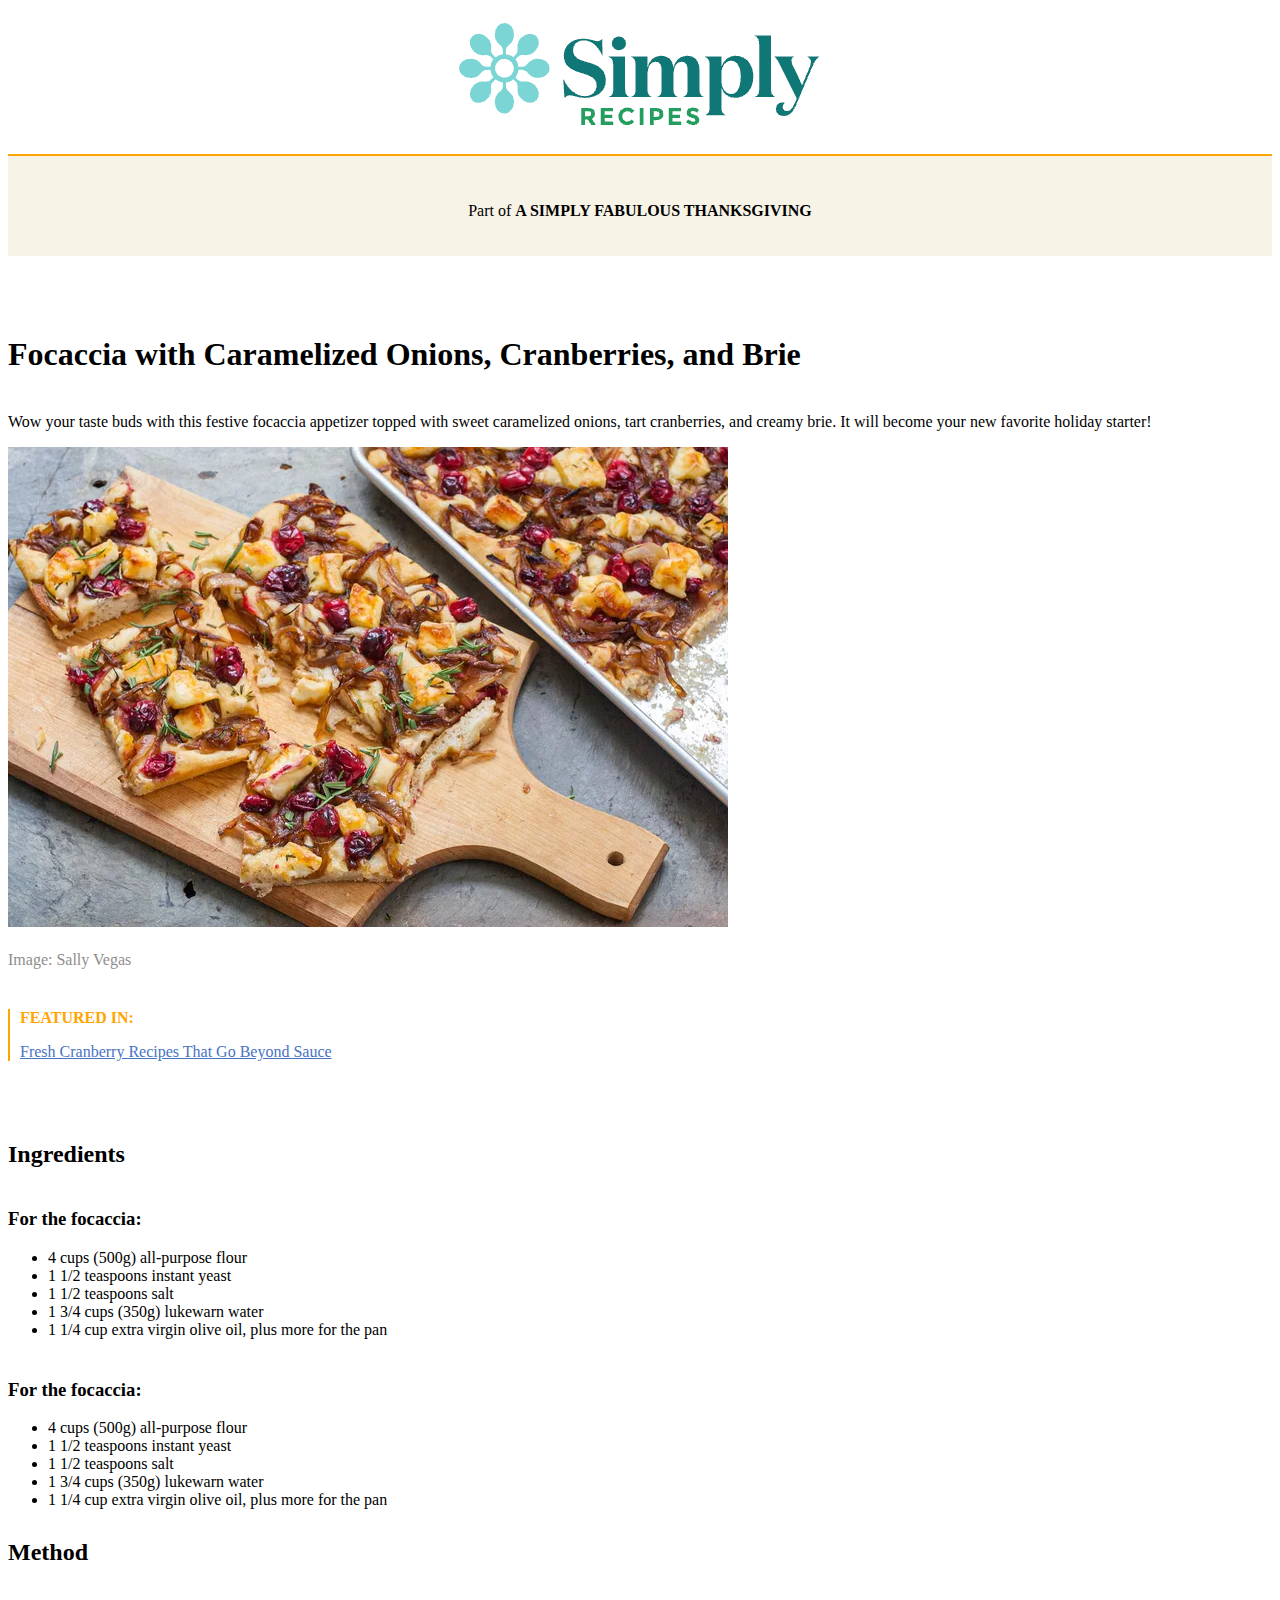
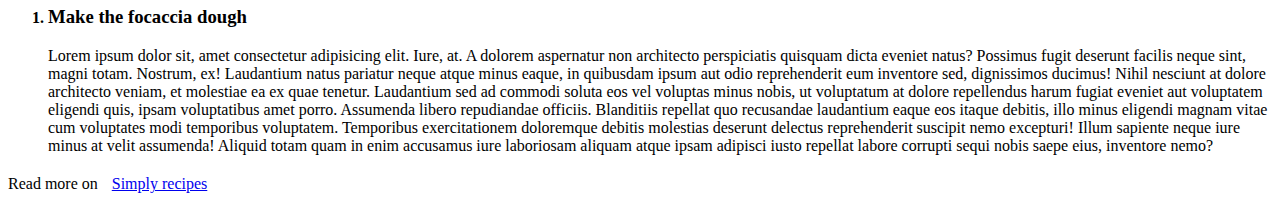
==== m1/s1/g3/index.html @ c9208cfe "Terzo commit" ====
<!DOCTYPE html>
<html lang="en">
<head>
    <meta charset="UTF-8">
    <meta http-equiv="X-UA-Compatible" content="IE=edge">
    <meta name="viewport" content="width=device-width, initial-scale=1.0">
    <link rel="stylesheet" href="style.css">
    <title>Document</title>
</head>
<body>
    <header>
        <img src="assets/logo.png" alt="Logo Simply">
        <nav>
          <p>Part of <strong> A SIMPLY FABULOUS THANKSGIVING</strong></p>  
        </nav>
    </header>
    <main>
        <article>
            <h1>Focaccia with Caramelized Onions, Cranberries, and Brie</h1>
            <p>Wow your taste buds with this festive focaccia appetizer topped with sweet caramelized onions, tart cranberries, and creamy brie. It will become your new favorite holiday starter!</p>
                <img src="assets/focaccia.png" alt="Una orrenda focaccia con le cipolle">
                <figcaption>Image: Sally Vegas</figcaption>
            <aside>
                <p>FEATURED IN:</p>
                <a href="#">Fresh Cranberry Recipes That Go Beyond Sauce</a>
            </aside>
         </article>
            <section>
                <h2>Ingredients</h2>
                <h3>For the focaccia:</h3>
                <ul>
                    <li>4 cups (500g) all-purpose flour</li>
                    <li>1 1/2 teaspoons instant yeast</li>
                    <li>1 1/2 teaspoons salt</li>
                    <li>1 3/4 cups (350g) lukewarn water</li>
                    <li>1 1/4 cup extra virgin olive oil, plus more for the pan</li>
                </ul>
                <h3>For the focaccia:</h3>
                <ul>
                    <li>4 cups (500g) all-purpose flour</li>
                    <li>1 1/2 teaspoons instant yeast</li>
                    <li>1 1/2 teaspoons salt</li>
                    <li>1 3/4 cups (350g) lukewarn water</li>
                    <li>1 1/4 cup extra virgin olive oil, plus more for the pan</li>
                </ul>
                <section class="metodo">
                    <h2>Method</h2>
                    <ol>
                        <li><h3>Make the focaccia dough</h3></li>
                        <p>Lorem ipsum dolor sit, amet consectetur adipisicing elit. Iure, at. A dolorem aspernatur non architecto perspiciatis quisquam dicta eveniet natus? Possimus fugit deserunt facilis neque sint, magni totam. Nostrum, ex!
                        Laudantium natus pariatur neque atque minus eaque, in quibusdam ipsum aut odio reprehenderit eum inventore sed, dignissimos ducimus! Nihil nesciunt at dolore architecto veniam, et molestiae ea ex quae tenetur.
                        Laudantium sed ad commodi soluta eos vel voluptas minus nobis, ut voluptatum at dolore repellendus harum fugiat eveniet aut voluptatem eligendi quis, ipsam voluptatibus amet porro. Assumenda libero repudiandae officiis.
                        Blanditiis repellat quo recusandae laudantium eaque eos itaque debitis, illo minus eligendi magnam vitae cum voluptates modi temporibus voluptatem. Temporibus exercitationem doloremque debitis molestias deserunt delectus reprehenderit suscipit nemo excepturi!
                        Illum sapiente neque iure minus at velit assumenda! Aliquid totam quam in enim accusamus iure laboriosam aliquam atque ipsam adipisci iusto repellat labore corrupti sequi nobis saepe eius, inventore nemo?</p>
                    </ol>
                    <p>Read more on <a href="#">Simply recipes</a></p>

                </section>
 
            </section>
    </main>
</body>
</html>
---- m1/s1/g3/style.css ----
header {
    text-align: center;
    margin-top: 20px;
}
nav {
    margin-top: 20px;
    height: 40px;
    padding: 30px;
    border-top: 2px solid orange;
    background-color: rgb(248, 243, 231);
}

article {
    margin-top: 80px;
}
article p {
    margin-top: 40px;
}
figure img {
    margin-top: 20px;
    border-radius: 15px;
}
figcaption {
    margin-top: 20px;
    color: rgb(143, 141, 141);
}
aside {
    border-left: 2px solid orange;
}
aside p, a {
    margin-left: 10px;
}
aside p {
    color: orange;
    font-weight: bold;
}
aside a {
    color: rgb(73, 115, 194);
}
section{
    margin-top: 80px
}
section h3 {
    margin-top: 40px;
}
section ul {
    margin-top: 10px;
}
.metodo {
    margin-top: 30px;
}
.metodo ol {
    margin-top: 40px;
    margin-bottom: 20px;
}
.metodo ol li{
    margin-bottom: 15px;
    font-weight: bold;
}
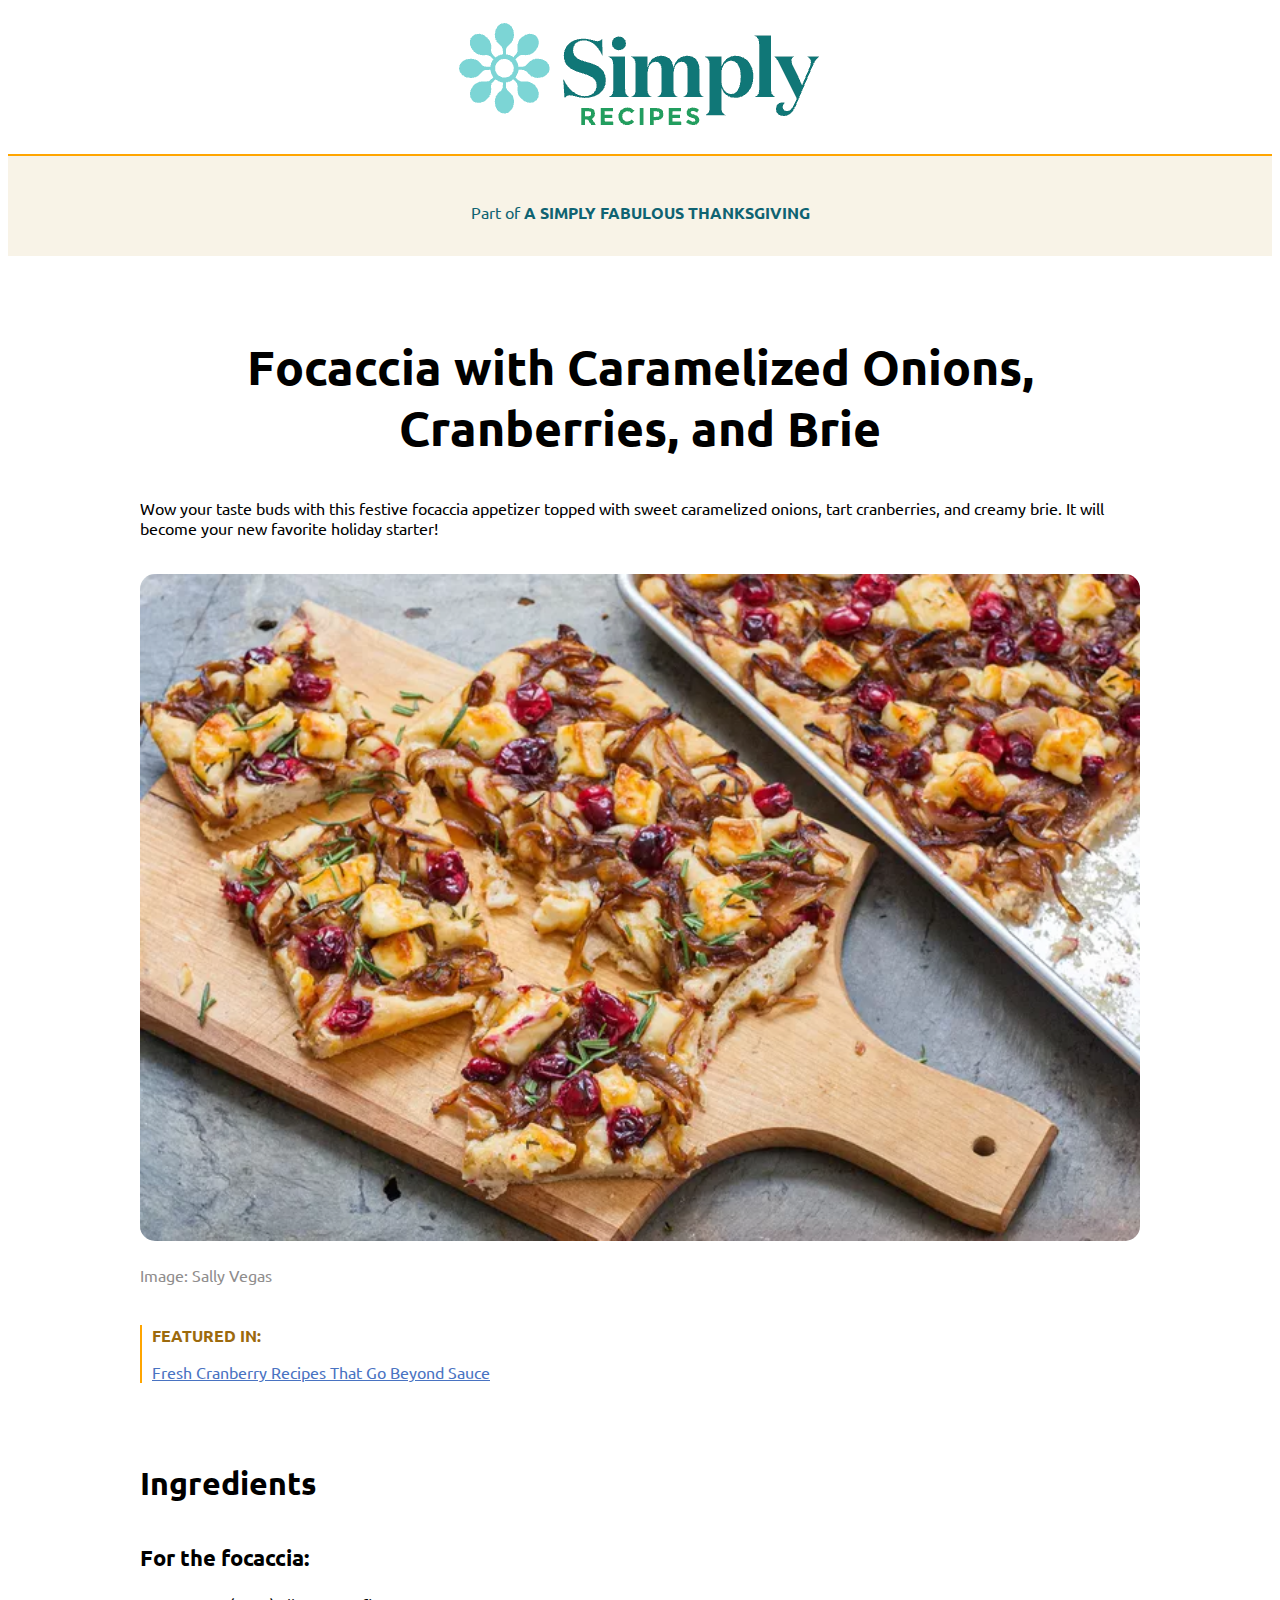
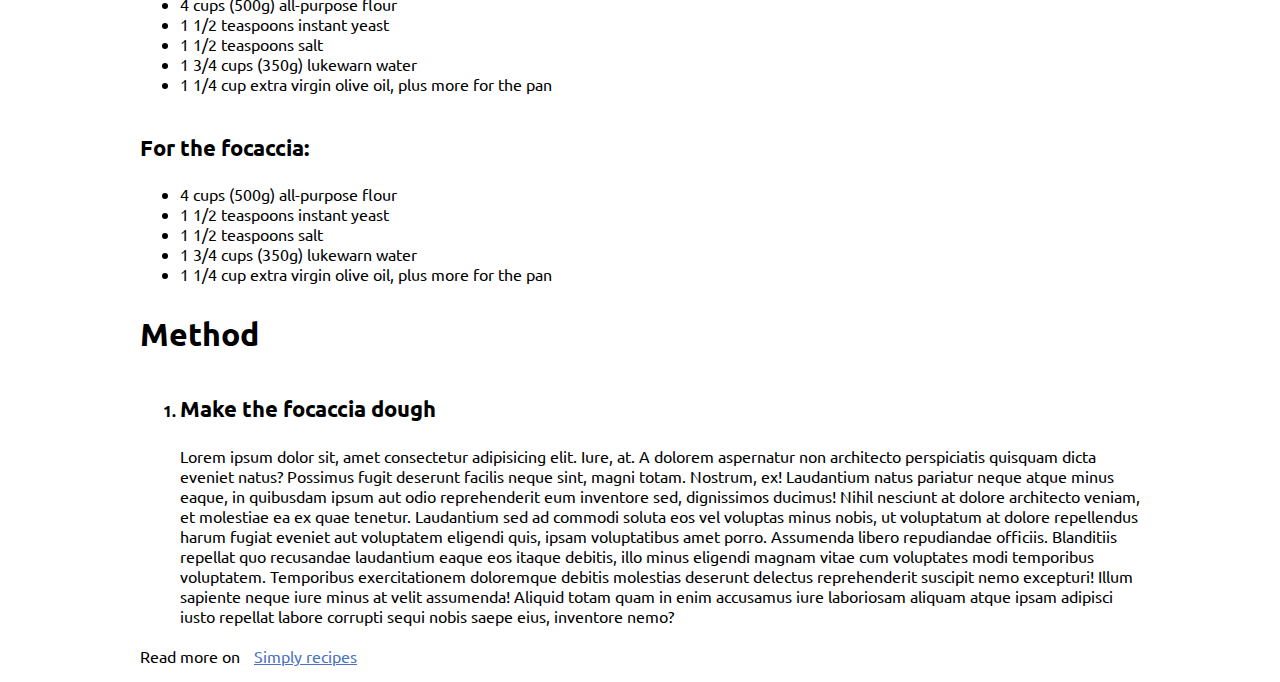
==== commit 1d89634c: "Terzo commit" ====
--- a/m1/s1/g3/index.html
+++ b/m1/s1/g3/index.html
@@ -5,6 +5,9 @@
     <meta http-equiv="X-UA-Compatible" content="IE=edge">
     <meta name="viewport" content="width=device-width, initial-scale=1.0">
     <link rel="stylesheet" href="style.css">
+    <link rel="preconnect" href="https://fonts.googleapis.com">
+    <link rel="preconnect" href="https://fonts.gstatic.com" crossorigin>
+    <link href="https://fonts.googleapis.com/css2?family=Ubuntu&display=swap" rel="stylesheet">
     <title>Document</title>
 </head>
 <body>
@@ -18,8 +21,11 @@
         <article>
             <h1>Focaccia with Caramelized Onions, Cranberries, and Brie</h1>
             <p>Wow your taste buds with this festive focaccia appetizer topped with sweet caramelized onions, tart cranberries, and creamy brie. It will become your new favorite holiday starter!</p>
+            <figure>
                 <img src="assets/focaccia.png" alt="Una orrenda focaccia con le cipolle">
                 <figcaption>Image: Sally Vegas</figcaption>
+            </figure>
+                
             <aside>
                 <p>FEATURED IN:</p>
                 <a href="#">Fresh Cranberry Recipes That Go Beyond Sauce</a>
--- a/m1/s1/g3/style.css
+++ b/m1/s1/g3/style.css
@@ -10,7 +10,20 @@
     border-top: 2px solid orange;
     background-color: rgb(248, 243, 231);
 }
-
+nav p, nav strong  {
+    color: rgb(15, 99, 114);
+}
+main {
+    width: 1000px;
+    margin: 0 auto;
+}
+figure {
+    margin: 0;
+}
+figure img {
+   width: 100%;
+    
+}
 article {
     margin-top: 80px;
 }
@@ -32,7 +45,7 @@
     margin-left: 10px;
 }
 aside p {
-    color: orange;
+    color: rgb(156, 106, 13);
     font-weight: bold;
 }
 aside a {
@@ -58,3 +71,23 @@
     margin-bottom: 15px;
     font-weight: bold;
 }
+.metodo a {
+    color: rgb(73, 115, 194);
+}
+h1 {
+    font-family: 'Ubuntu', sans-serif;
+    font-size: 3em;
+    text-align: center;
+}
+h2 {
+    font-family: 'Ubuntu', sans-serif;
+    font-size: 2em;
+}
+p, li, a, figcaption {
+    font-family: 'Ubuntu', sans-serif;
+}
+h3 {
+    font-family: 'Ubuntu', sans-serif;
+    font-size: 1.4em;
+    font-weight: bold;
+}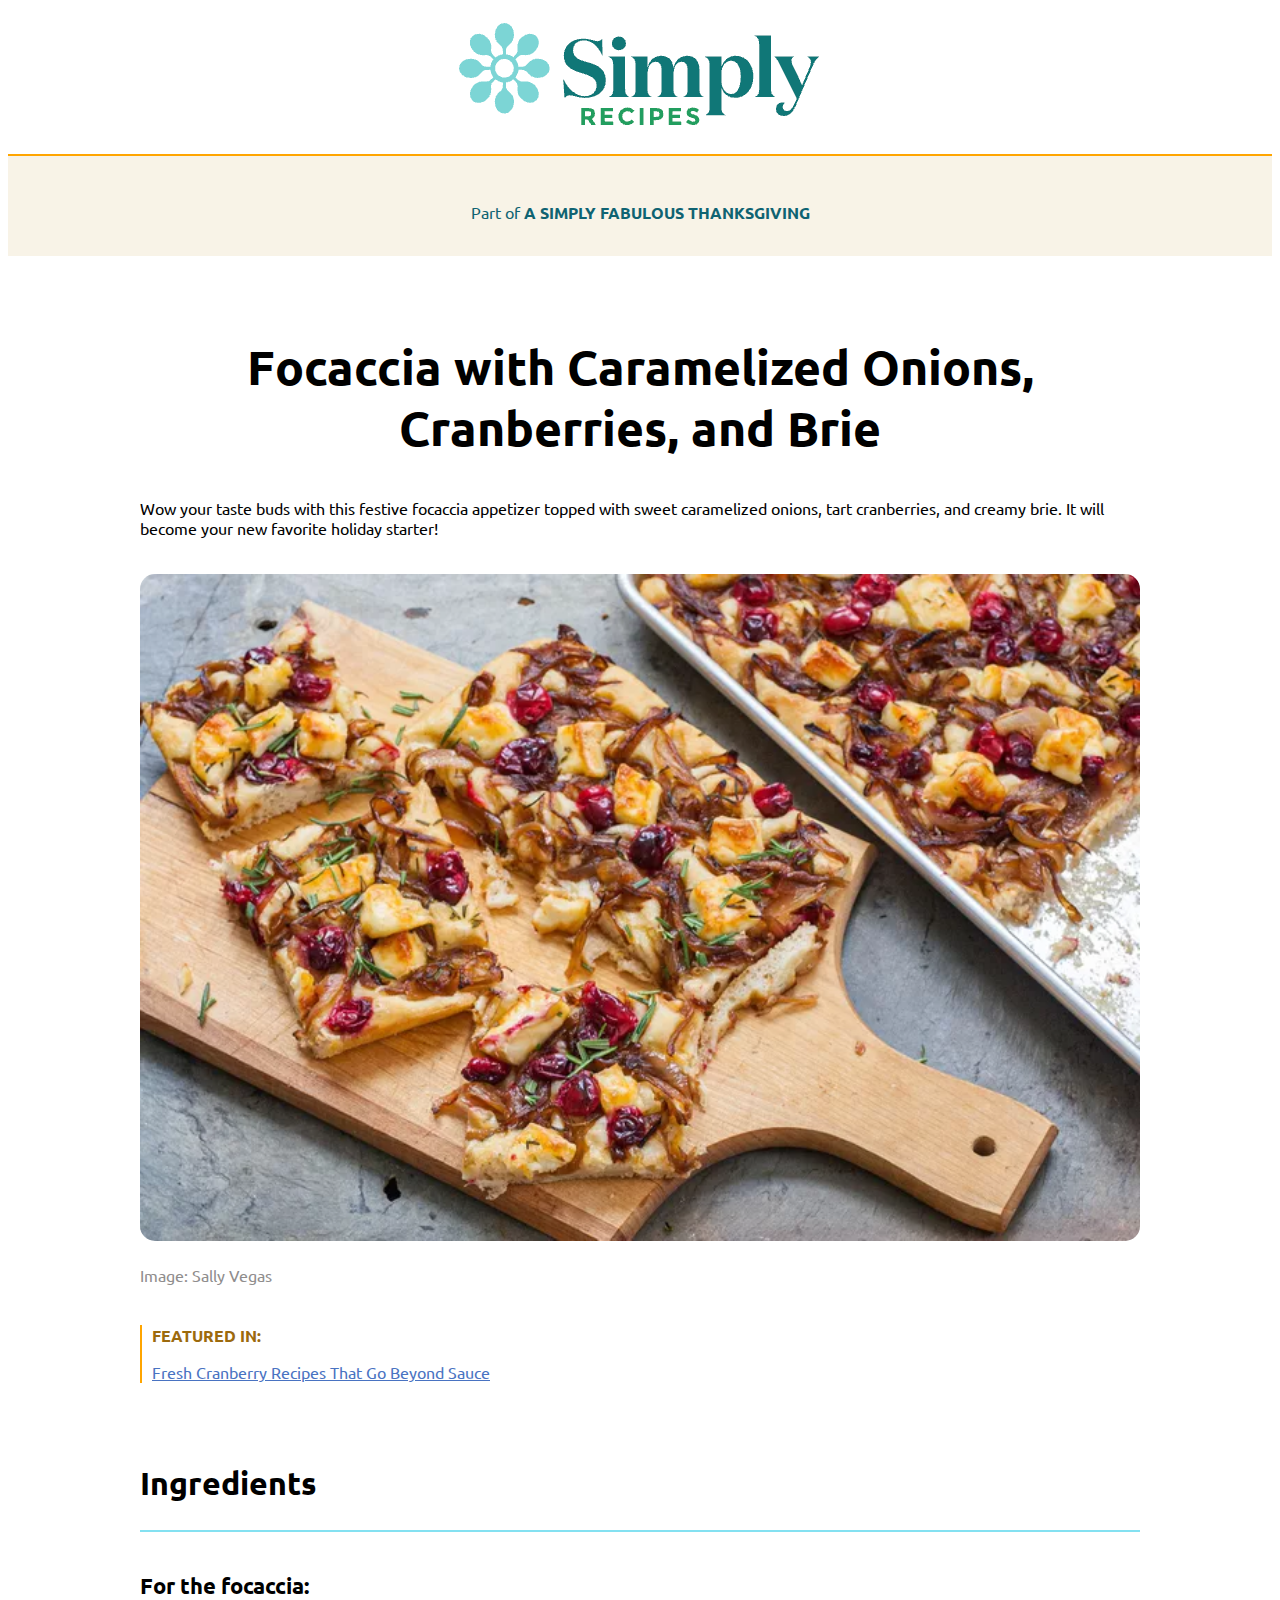
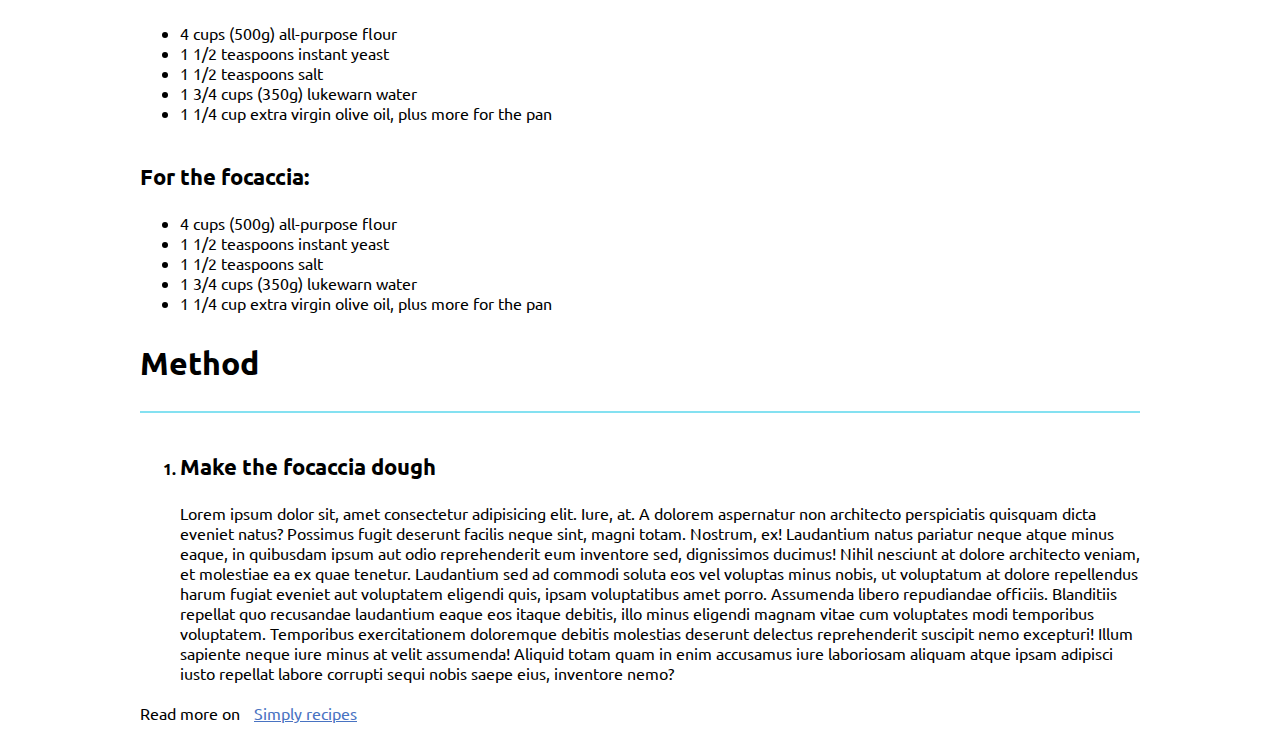
==== commit 61a9f810: "Terzo commit" ====
--- a/m1/s1/g3/index.html
+++ b/m1/s1/g3/index.html
@@ -33,6 +33,7 @@
          </article>
             <section>
                 <h2>Ingredients</h2>
+                <hr id="riga">
                 <h3>For the focaccia:</h3>
                 <ul>
                     <li>4 cups (500g) all-purpose flour</li>
@@ -51,6 +52,7 @@
                 </ul>
                 <section class="metodo">
                     <h2>Method</h2>
+                    <hr>
                     <ol>
                         <li><h3>Make the focaccia dough</h3></li>
                         <p>Lorem ipsum dolor sit, amet consectetur adipisicing elit. Iure, at. A dolorem aspernatur non architecto perspiciatis quisquam dicta eveniet natus? Possimus fugit deserunt facilis neque sint, magni totam. Nostrum, ex!
--- a/m1/s1/g3/style.css
+++ b/m1/s1/g3/style.css
@@ -90,4 +90,7 @@
     font-family: 'Ubuntu', sans-serif;
     font-size: 1.4em;
     font-weight: bold;
+}
+hr {
+    border: 1px solid rgb(132, 225, 241);
 }